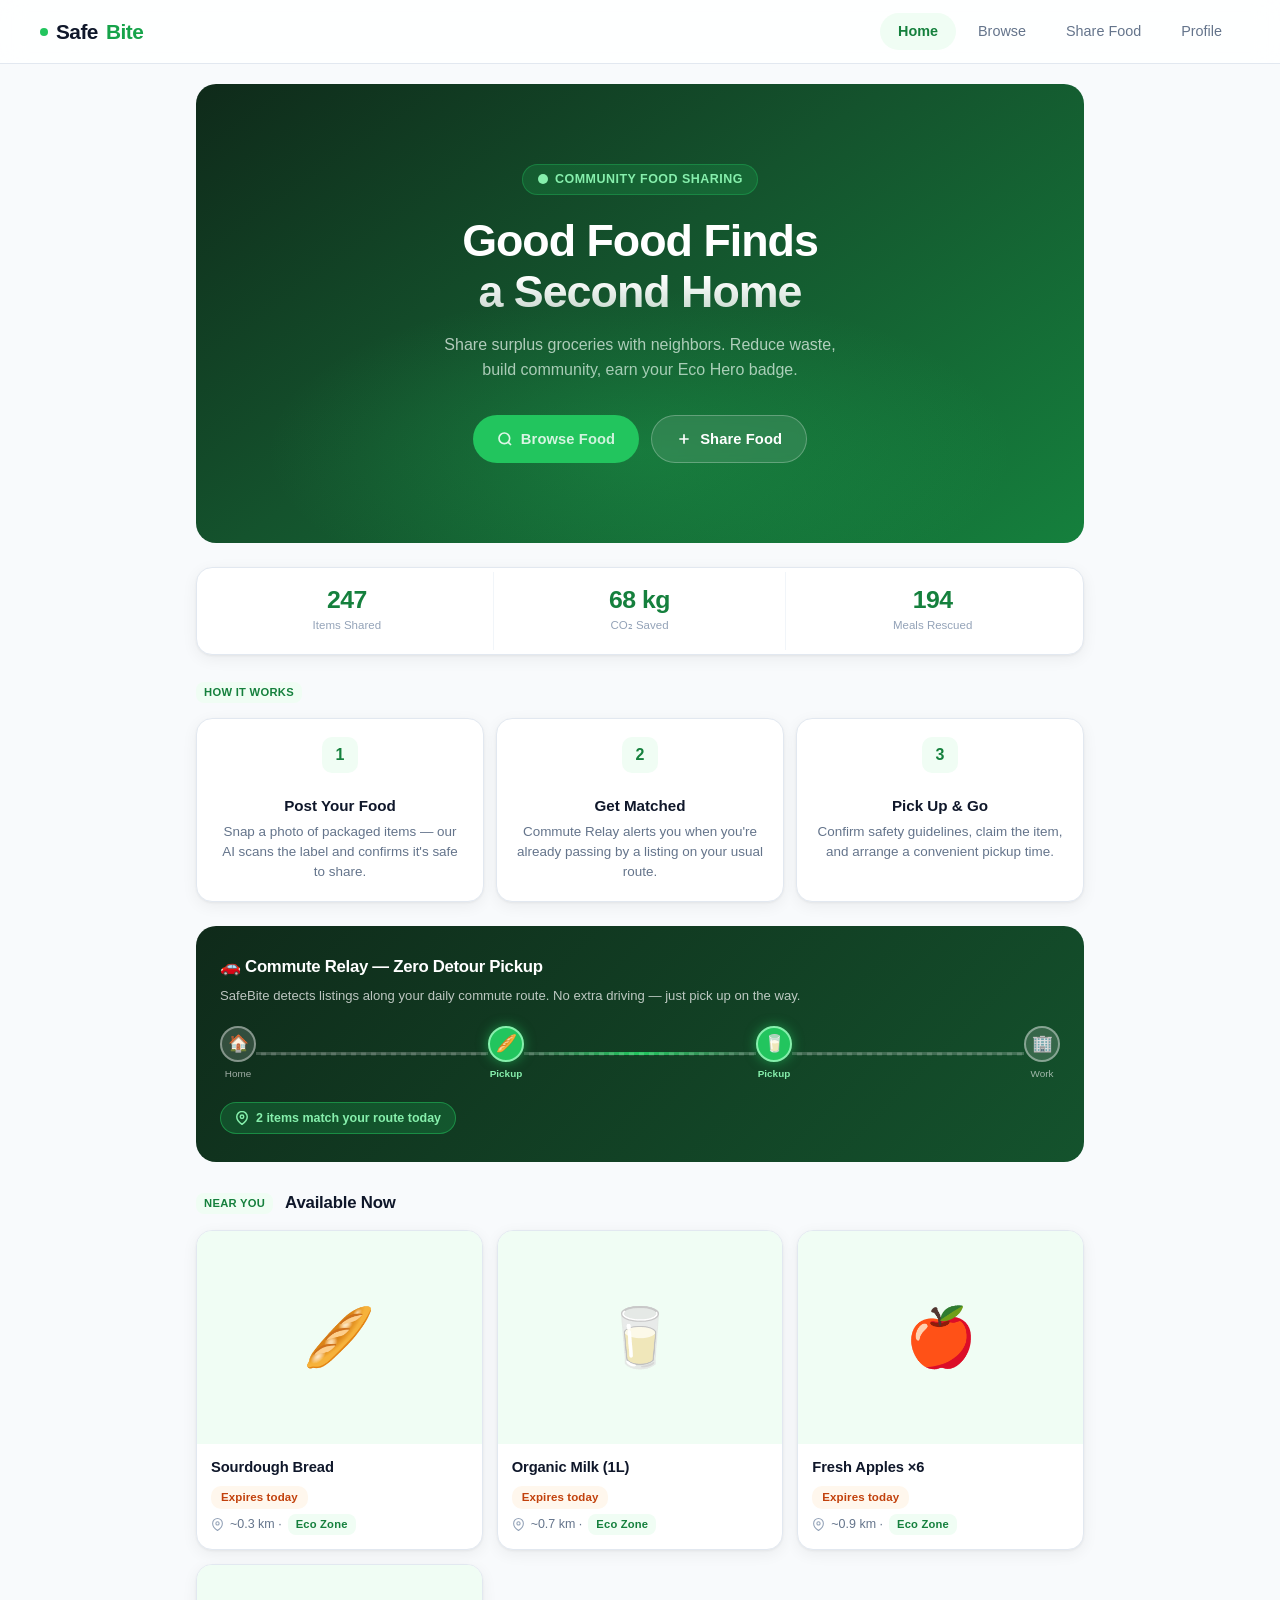
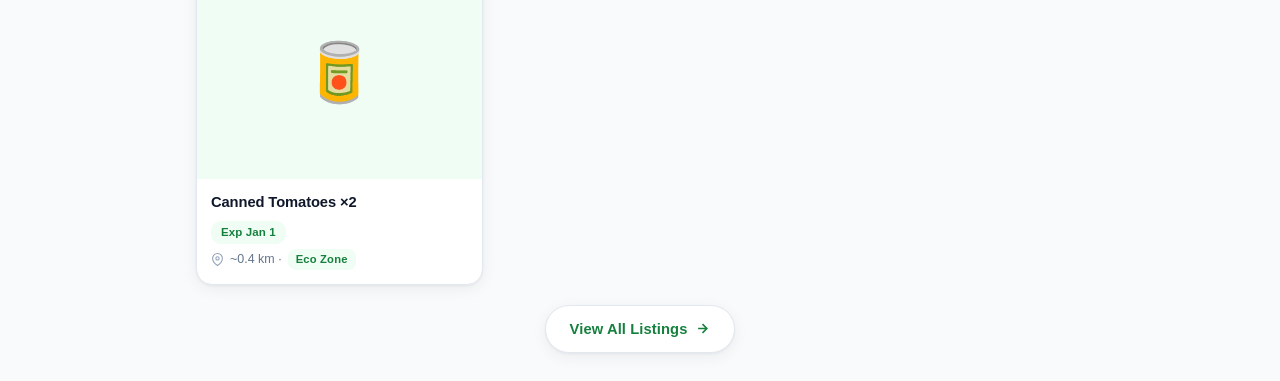
==== index.html @ a6a195f5 "build frontend" ====
<!DOCTYPE html>
<html lang="en">
<head>
  <meta charset="UTF-8" />
  <meta name="viewport" content="width=device-width, initial-scale=1.0" />
  <title>SafeBite — Food Sharing Community</title>
  <link rel="stylesheet" href="css/style.css" />
</head>
<body>

  <!-- Top Nav (desktop) -->
  <nav class="top-nav">
    <div class="logo"><span class="logo-dot"></span>Safe<em>Bite</em></div>
    <div class="top-nav-links">
      <a href="index.html" data-page="index.html" class="active">Home</a>
      <a href="browse.html" data-page="browse.html">Browse</a>
      <a href="share.html" data-page="share.html">Share Food</a>
      <a href="profile.html" data-page="profile.html">Profile</a>
    </div>
  </nav>

  <main class="page">

    <!-- Hero -->
    <section class="hero">
      <div class="hero-eyebrow">
        <svg xmlns="http://www.w3.org/2000/svg" width="12" height="12" viewBox="0 0 24 24" fill="currentColor"><circle cx="12" cy="12" r="10"/></svg>
        Community Food Sharing
      </div>
      <h1>Good Food Finds<br>a Second Home</h1>
      <p>Share surplus groceries with neighbors. Reduce waste, build community, earn your Eco Hero badge.</p>
      <div class="hero-btns">
        <a href="browse.html" class="btn btn-primary">
          <svg xmlns="http://www.w3.org/2000/svg" width="16" height="16" fill="none" viewBox="0 0 24 24" stroke="currentColor" stroke-width="2.5"><circle cx="11" cy="11" r="8"/><path d="m21 21-4.3-4.3"/></svg>
          Browse Food
        </a>
        <a href="share.html" class="btn btn-ghost">
          <svg xmlns="http://www.w3.org/2000/svg" width="16" height="16" fill="none" viewBox="0 0 24 24" stroke="currentColor" stroke-width="2.5"><path d="M12 5v14M5 12h14"/></svg>
          Share Food
        </a>
      </div>
    </section>

    <!-- Stats -->
    <div class="stats-bar">
      <div class="stat-item">
        <div class="stat-num" id="stat-shared">247</div>
        <div class="stat-label">Items Shared</div>
      </div>
      <div class="stat-item">
        <div class="stat-num" id="stat-co2">68 kg</div>
        <div class="stat-label">CO₂ Saved</div>
      </div>
      <div class="stat-item">
        <div class="stat-num" id="stat-meals">194</div>
        <div class="stat-label">Meals Rescued</div>
      </div>
    </div>

    <!-- How It Works -->
    <h2 class="section-heading"><span class="tag">How It Works</span></h2>
    <div class="steps">
      <div class="step">
        <div class="step-num">1</div>
        <div>
          <h3>Post Your Food</h3>
          <p>Snap a photo of packaged items — our AI scans the label and confirms it's safe to share.</p>
        </div>
      </div>
      <div class="step">
        <div class="step-num">2</div>
        <div>
          <h3>Get Matched</h3>
          <p>Commute Relay alerts you when you're already passing by a listing on your usual route.</p>
        </div>
      </div>
      <div class="step">
        <div class="step-num">3</div>
        <div>
          <h3>Pick Up &amp; Go</h3>
          <p>Confirm safety guidelines, claim the item, and arrange a convenient pickup time.</p>
        </div>
      </div>
    </div>

    <!-- Commute Relay Spotlight -->
    <div class="commute-relay-section">
      <h3>🚗 Commute Relay — Zero Detour Pickup</h3>
      <p>SafeBite detects listings along your daily commute route. No extra driving — just pick up on the way.</p>

      <!-- Route visualization -->
      <div class="commute-route-vis">
        <div class="cr-stop">
          <div class="cr-dot home-dot">🏠</div>
          <div class="cr-stop-label">Home</div>
        </div>
        <div class="cr-line"></div>
        <div class="cr-stop">
          <div class="cr-dot food-dot">🥖</div>
          <div class="cr-stop-label highlight">Pickup</div>
        </div>
        <div class="cr-line active"></div>
        <div class="cr-stop">
          <div class="cr-dot food-dot">🥛</div>
          <div class="cr-stop-label highlight">Pickup</div>
        </div>
        <div class="cr-line"></div>
        <div class="cr-stop">
          <div class="cr-dot work-dot">🏢</div>
          <div class="cr-stop-label">Work</div>
        </div>
      </div>

      <div class="commute-relay-badge">
        <svg width="14" height="14" viewBox="0 0 24 24" fill="none" stroke="currentColor" stroke-width="2.5"><path d="M21 10c0 7-9 13-9 13s-9-6-9-13a9 9 0 0 1 18 0z"/><circle cx="12" cy="10" r="3"/></svg>
        2 items match your route today
      </div>
    </div>

    <!-- Recent Listings Preview -->
    <h2 class="section-heading"><span class="tag">Near You</span> Available Now</h2>
    <div class="food-grid" id="home-listings"></div>

    <div style="text-align:center; margin-top:20px; margin-bottom: 8px;">
      <a href="browse.html" class="btn btn-surface">
        View All Listings
        <svg xmlns="http://www.w3.org/2000/svg" width="15" height="15" fill="none" viewBox="0 0 24 24" stroke="currentColor" stroke-width="2.5"><path d="M5 12h14M12 5l7 7-7 7"/></svg>
      </a>
    </div>

  </main>

  <!-- Bottom Nav (mobile) -->
  <nav class="bottom-nav">
    <a href="index.html" data-page="index.html" class="active">
      <svg xmlns="http://www.w3.org/2000/svg" width="22" height="22" fill="none" viewBox="0 0 24 24" stroke="currentColor" stroke-width="2"><path d="M3 9l9-7 9 7v11a2 2 0 0 1-2 2H5a2 2 0 0 1-2-2z"/><polyline points="9 22 9 12 15 12 15 22"/></svg>
      Home
    </a>
    <a href="browse.html" data-page="browse.html">
      <svg xmlns="http://www.w3.org/2000/svg" width="22" height="22" fill="none" viewBox="0 0 24 24" stroke="currentColor" stroke-width="2"><circle cx="11" cy="11" r="8"/><path d="m21 21-4.3-4.3"/></svg>
      Browse
    </a>
    <a href="share.html" data-page="share.html">
      <svg xmlns="http://www.w3.org/2000/svg" width="22" height="22" fill="none" viewBox="0 0 24 24" stroke="currentColor" stroke-width="2"><circle cx="12" cy="12" r="10"/><path d="M12 8v8M8 12h8"/></svg>
      Share
    </a>
    <a href="profile.html" data-page="profile.html">
      <svg xmlns="http://www.w3.org/2000/svg" width="22" height="22" fill="none" viewBox="0 0 24 24" stroke="currentColor" stroke-width="2"><path d="M20 21v-2a4 4 0 0 0-4-4H8a4 4 0 0 0-4 4v2"/><circle cx="12" cy="7" r="4"/></svg>
      Profile
    </a>
  </nav>

  <div id="toast" class="toast"></div>

  <script src="js/app.js"></script>
  <script>
    // Render 4 preview cards on home page
    const grid = document.getElementById('home-listings');
    LISTINGS.slice(0, 4).forEach(item => {
      const exp = expiryLabel(item.expiry);
      grid.innerHTML += `
        <a href="browse.html" class="food-card card">
          <div class="food-card-img">${item.emoji}</div>
          <div class="food-card-body">
            <div class="food-card-title">${item.name}</div>
            <div class="food-card-meta">
              <div class="meta-row">
                <span class="pill ${exp.cls}">${exp.text}</span>
              </div>
              <div class="meta-row">
                <svg xmlns="http://www.w3.org/2000/svg" fill="none" viewBox="0 0 24 24" stroke="currentColor" stroke-width="2"><path d="M21 10c0 7-9 13-9 13s-9-6-9-13a9 9 0 0 1 18 0z"/><circle cx="12" cy="10" r="3"/></svg>
                ~${item.distance} km · <span class="eco-tag">Eco Zone</span>
              </div>
            </div>
          </div>
        </a>`;
    });

    // Animate stats on load
    function animateCount(el, target, suffix='') {
      let n = 0;
      const step = Math.ceil(target / 40);
      const timer = setInterval(() => {
        n = Math.min(n + step, target);
        el.textContent = n + suffix;
        if (n >= target) clearInterval(timer);
      }, 30);
    }
    animateCount(document.getElementById('stat-shared'), 247);
    animateCount(document.getElementById('stat-co2'), 68, ' kg');
    animateCount(document.getElementById('stat-meals'), 194);
  </script>
</body>
</html>
---- css/style.css ----
/* ===== CSS Variables ===== */
:root {
  --green: #22C55E;
  --green-dark: #15803D;
  --green-mid: #16A34A;
  --green-light: #F0FDF4;
  --green-glow: rgba(34, 197, 94, 0.18);
  --accent: #F59E0B;
  --danger: #EF4444;
  --text: #0F172A;
  --text-secondary: #64748B;
  --text-muted: #94A3B8;
  --border: #E2E8F0;
  --border-light: #F1F5F9;
  --bg: #F8FAFC;
  --surface: #FFFFFF;
  --surface-2: #F8FAFC;
  --card-shadow: 0 1px 3px rgba(0,0,0,0.06), 0 4px 16px rgba(0,0,0,0.06);
  --card-shadow-hover: 0 4px 8px rgba(0,0,0,0.08), 0 12px 32px rgba(0,0,0,0.10);
  --radius: 16px;
  --radius-sm: 10px;
  --radius-xs: 6px;
  --nav-height: 64px;
  --bottom-nav-height: 62px;
  --transition: 0.2s cubic-bezier(0.4, 0, 0.2, 1);
}

/* ===== Reset ===== */
*, *::before, *::after { box-sizing: border-box; margin: 0; padding: 0; }
html { font-size: 16px; scroll-behavior: smooth; -webkit-font-smoothing: antialiased; }
body {
  font-family: -apple-system, BlinkMacSystemFont, 'Inter', 'Segoe UI', Roboto, sans-serif;
  background: var(--bg);
  color: var(--text);
  min-height: 100vh;
  padding-bottom: calc(var(--bottom-nav-height) + 16px);
  line-height: 1.5;
}
img { max-width: 100%; display: block; }
a { text-decoration: none; color: inherit; }
button { cursor: pointer; border: none; background: none; font-family: inherit; }

/* ===== Top Nav (desktop) ===== */
.top-nav {
  display: none;
  position: sticky; top: 0; z-index: 100;
  background: rgba(255,255,255,0.85);
  backdrop-filter: blur(12px);
  -webkit-backdrop-filter: blur(12px);
  border-bottom: 1px solid var(--border);
  height: var(--nav-height);
  padding: 0 40px;
  align-items: center;
  justify-content: space-between;
}
.top-nav .logo {
  font-size: 1.3rem; font-weight: 800;
  color: var(--text); letter-spacing: -0.5px;
  display: flex; align-items: center; gap: 8px;
}
.top-nav .logo-dot {
  width: 8px; height: 8px; border-radius: 50%;
  background: var(--green); display: inline-block;
}
.top-nav .logo em { color: var(--green-mid); font-style: normal; }
.top-nav-links { display: flex; gap: 4px; }
.top-nav-links a {
  padding: 8px 18px; border-radius: 20px;
  font-size: 0.9rem; font-weight: 500; color: var(--text-secondary);
  transition: background var(--transition), color var(--transition);
}
.top-nav-links a:hover { background: var(--green-light); color: var(--green-dark); }
.top-nav-links a.active { background: var(--green-light); color: var(--green-dark); font-weight: 600; }

/* ===== Bottom Nav (mobile) ===== */
.bottom-nav {
  position: fixed; bottom: 0; left: 0; right: 0; z-index: 100;
  background: rgba(255,255,255,0.92);
  backdrop-filter: blur(12px);
  -webkit-backdrop-filter: blur(12px);
  border-top: 1px solid var(--border);
  height: var(--bottom-nav-height);
  display: flex; align-items: stretch;
}
.bottom-nav a {
  flex: 1; display: flex; flex-direction: column;
  align-items: center; justify-content: center;
  gap: 3px; font-size: 0.68rem; font-weight: 500;
  color: var(--text-muted);
  transition: color var(--transition);
  position: relative;
}
.bottom-nav a.active { color: var(--green-dark); }
.bottom-nav a.active::before {
  content: ''; position: absolute; top: 0; left: 50%; transform: translateX(-50%);
  width: 28px; height: 2px; background: var(--green); border-radius: 0 0 4px 4px;
}
.bottom-nav a svg { width: 22px; height: 22px; }

/* ===== Page Container ===== */
.page { max-width: 920px; margin: 0 auto; padding: 20px 16px; animation: pageIn 0.32s ease both; }
@keyframes pageIn { from { opacity: 0; transform: translateY(10px); } to { opacity: 1; transform: translateY(0); } }

/* ===== Hero ===== */
.hero {
  background: linear-gradient(145deg, #0F2A1A 0%, #14532D 45%, #15803D 100%);
  color: #FFFFFF; border-radius: 20px;
  padding: 52px 28px; text-align: center; margin-bottom: 24px;
  position: relative; overflow: hidden;
}
.hero::before {
  content: '';
  position: absolute; inset: 0;
  background: radial-gradient(ellipse 60% 50% at 50% 80%, rgba(34,197,94,0.25) 0%, transparent 70%);
  pointer-events: none;
}
.hero-eyebrow {
  display: inline-flex; align-items: center; gap: 6px;
  background: rgba(34,197,94,0.18); border: 1px solid rgba(34,197,94,0.35);
  color: #86EFAC; padding: 5px 14px; border-radius: 20px;
  font-size: 0.78rem; font-weight: 600; letter-spacing: 0.5px;
  text-transform: uppercase; margin-bottom: 20px;
}
.hero h1 {
  font-size: 2.1rem; font-weight: 800; margin-bottom: 14px;
  line-height: 1.15; letter-spacing: -1px;
  background: linear-gradient(180deg, #FFFFFF 60%, rgba(255,255,255,0.75));
  -webkit-background-clip: text; -webkit-text-fill-color: transparent; background-clip: text;
}
.hero p {
  font-size: 1rem; color: rgba(255,255,255,0.7); margin-bottom: 32px;
  max-width: 420px; margin-left: auto; margin-right: auto; line-height: 1.6;
}
.hero-btns { display: flex; gap: 12px; justify-content: center; flex-wrap: wrap; }

/* ===== Buttons ===== */
.btn {
  display: inline-flex; align-items: center; justify-content: center; gap: 8px;
  padding: 12px 24px; border-radius: 24px; font-size: 0.92rem; font-weight: 600;
  transition: transform var(--transition), box-shadow var(--transition), background var(--transition);
  letter-spacing: 0.1px;
}
.btn:active { transform: scale(0.97) !important; }
.btn-primary {
  background: var(--green); color: #FFFFFF;
  box-shadow: 0 0 0 0 var(--green-glow);
}
.btn-primary:hover {
  background: var(--green-dark);
  transform: translateY(-1px);
  box-shadow: 0 4px 20px rgba(34,197,94,0.4);
}
.btn-ghost {
  background: rgba(255,255,255,0.1); color: #FFFFFF;
  border: 1.5px solid rgba(255,255,255,0.25);
  backdrop-filter: blur(4px);
}
.btn-ghost:hover { background: rgba(255,255,255,0.18); }
.btn-surface {
  background: var(--surface); color: var(--green-dark);
  box-shadow: var(--card-shadow); border: 1px solid var(--border);
}
.btn-surface:hover { transform: translateY(-1px); box-shadow: var(--card-shadow-hover); }
.btn-green { background: var(--green); color: #fff; }
.btn-green:hover { background: var(--green-dark); transform: translateY(-1px); }
.btn-sm { padding: 8px 16px; font-size: 0.82rem; border-radius: 18px; }
.btn-block { width: 100%; }
.btn:disabled {
  opacity: 0.45; cursor: not-allowed; transform: none !important;
  box-shadow: none !important;
}

/* ===== Stats Bar ===== */
.stats-bar {
  display: grid; grid-template-columns: repeat(3, 1fr);
  background: var(--surface); border-radius: var(--radius);
  padding: 4px; margin-bottom: 24px;
  box-shadow: var(--card-shadow); border: 1px solid var(--border);
}
.stat-item {
  text-align: center; padding: 16px 8px;
  border-right: 1px solid var(--border-light);
}
.stat-item:last-child { border-right: none; }
.stat-item .stat-num {
  font-size: 1.55rem; font-weight: 800; color: var(--green-dark);
  letter-spacing: -0.5px; line-height: 1;
}
.stat-item .stat-label { font-size: 0.72rem; color: var(--text-muted); margin-top: 4px; font-weight: 500; }

/* ===== Section Heading ===== */
.section-heading {
  font-size: 1.05rem; font-weight: 700; margin-bottom: 14px;
  color: var(--text); letter-spacing: -0.2px;
}
.section-heading .tag {
  display: inline-block; font-size: 0.7rem; font-weight: 700;
  background: var(--green-light); color: var(--green-dark);
  padding: 2px 8px; border-radius: 8px; margin-right: 8px; vertical-align: middle;
  letter-spacing: 0.3px; text-transform: uppercase;
}

/* ===== How It Works Steps ===== */
.steps { display: flex; gap: 12px; flex-direction: column; margin-bottom: 24px; }
.step {
  background: var(--surface); border-radius: var(--radius);
  padding: 18px 20px; display: flex; align-items: flex-start; gap: 16px;
  box-shadow: var(--card-shadow); border: 1px solid var(--border);
}
.step-num {
  width: 36px; height: 36px; border-radius: 10px;
  background: var(--green-light); color: var(--green-dark);
  font-weight: 800; font-size: 1rem;
  display: flex; align-items: center; justify-content: center; flex-shrink: 0;
}
.step h3 { font-size: 0.95rem; font-weight: 700; margin-bottom: 4px; }
.step p { font-size: 0.84rem; color: var(--text-secondary); line-height: 1.5; }

/* ===== Food Cards Grid ===== */
.food-grid { display: grid; grid-template-columns: 1fr 1fr; gap: 14px; }
.food-card {
  background: var(--surface); border-radius: var(--radius);
  box-shadow: var(--card-shadow); border: 1px solid var(--border);
  overflow: hidden; cursor: pointer;
  transition: transform var(--transition), box-shadow var(--transition);
}
.food-card:hover { transform: translateY(-3px); box-shadow: var(--card-shadow-hover); }
.food-card-img {
  width: 100%; aspect-ratio: 4/3; background: var(--green-light);
  display: flex; align-items: center; justify-content: center; font-size: 3.6rem;
  overflow: hidden;
}
.food-card-img img { width: 100%; height: 100%; object-fit: cover; }
.food-card-body { padding: 12px 14px 14px; }
.food-card-title { font-weight: 700; font-size: 0.92rem; margin-bottom: 8px; letter-spacing: -0.1px; }
.food-card-meta { display: flex; flex-direction: column; gap: 5px; }
.meta-row { display: flex; align-items: center; gap: 6px; font-size: 0.78rem; color: var(--text-secondary); }
.meta-row svg { width: 13px; height: 13px; flex-shrink: 0; color: var(--text-muted); }

/* ===== Pills / Badges ===== */
.pill {
  display: inline-flex; align-items: center; gap: 4px;
  padding: 3px 10px; border-radius: 10px; font-size: 0.72rem; font-weight: 600;
  letter-spacing: 0.1px;
}
.pill-green { background: var(--green-light); color: var(--green-dark); }
.pill-orange { background: #FFF7ED; color: #C2410C; }
.pill-amber { background: #FFFBEB; color: #B45309; }
.pill-gray { background: var(--border-light); color: var(--text-secondary); }
.eco-tag {
  font-size: 0.7rem; font-weight: 700; color: var(--green-dark);
  background: var(--green-light); padding: 2px 8px; border-radius: 8px;
  letter-spacing: 0.2px;
}

/* ===== Search & Filters ===== */
.search-bar {
  display: flex; align-items: center; gap: 10px;
  background: var(--surface); border-radius: 28px; padding: 11px 18px;
  box-shadow: var(--card-shadow); margin-bottom: 12px;
  border: 1px solid var(--border);
  transition: box-shadow var(--transition);
}
.search-bar:focus-within { box-shadow: 0 0 0 3px var(--green-glow); border-color: var(--green); }
.search-bar input { flex: 1; border: none; outline: none; font-size: 0.93rem; background: none; color: var(--text); }
.search-bar input::placeholder { color: var(--text-muted); }
.search-bar svg { width: 17px; height: 17px; color: var(--text-muted); flex-shrink: 0; }

.filter-chips { display: flex; gap: 8px; overflow-x: auto; padding-bottom: 4px; margin-bottom: 18px; }
.filter-chips::-webkit-scrollbar { display: none; }
.chip {
  white-space: nowrap; padding: 6px 14px; border-radius: 20px; font-size: 0.8rem;
  font-weight: 500; border: 1.5px solid var(--border); background: var(--surface);
  color: var(--text-secondary); cursor: pointer;
  transition: all var(--transition);
}
.chip:hover { border-color: var(--green); color: var(--green-dark); }
.chip.active { background: var(--green-light); border-color: var(--green); color: var(--green-dark); font-weight: 600; }

/* ===== Commute Banner ===== */
.commute-banner {
  background: linear-gradient(135deg, #F0FDF4, #DCFCE7);
  border: 1.5px solid rgba(34,197,94,0.4);
  border-radius: var(--radius-sm); padding: 14px 16px;
  display: flex; align-items: center; gap: 14px; margin-bottom: 18px;
  box-shadow: 0 1px 8px rgba(34,197,94,0.08);
}
.commute-banner .cb-icon { font-size: 1.6rem; flex-shrink: 0; }
.commute-banner .cb-text { flex: 1; }
.commute-banner .cb-text strong { display: block; font-size: 0.86rem; color: var(--green-dark); font-weight: 700; }
.commute-banner .cb-text span { font-size: 0.77rem; color: var(--text-secondary); }

/* ===== Commute Relay Feature Spotlight (index) ===== */
.commute-relay-section {
  background: linear-gradient(135deg, #0F2A1A 0%, #14532D 100%);
  border-radius: 20px; padding: 28px 24px; margin-bottom: 28px; color: #fff;
}
.commute-relay-section h3 { font-size: 1.05rem; font-weight: 800; margin-bottom: 6px; letter-spacing: -0.3px; }
.commute-relay-section p { font-size: 0.82rem; color: rgba(255,255,255,0.72); margin-bottom: 20px; line-height: 1.6; }
.commute-route-vis {
  display: flex; align-items: center; gap: 0; margin-bottom: 20px; position: relative;
}
.cr-stop {
  display: flex; flex-direction: column; align-items: center; gap: 5px; flex-shrink: 0; z-index: 1;
}
.cr-dot {
  width: 36px; height: 36px; border-radius: 50%;
  display: flex; align-items: center; justify-content: center;
  font-size: 1.05rem; font-weight: 700;
}
.cr-dot.home-dot  { background: rgba(255,255,255,0.15); border: 2px solid rgba(255,255,255,0.4); }
.cr-dot.work-dot  { background: rgba(255,255,255,0.15); border: 2px solid rgba(255,255,255,0.4); }
.cr-dot.food-dot  { background: #22C55E; border: 2px solid #86EFAC; box-shadow: 0 0 12px rgba(34,197,94,0.6); }
.cr-stop-label { font-size: 0.62rem; color: rgba(255,255,255,0.6); font-weight: 500; white-space: nowrap; }
.cr-stop-label.highlight { color: #86EFAC; font-weight: 700; }
.cr-line {
  flex: 1; height: 3px; background: rgba(255,255,255,0.2);
  position: relative; overflow: visible;
}
.cr-line.active { background: linear-gradient(90deg, rgba(255,255,255,0.2), #22C55E, rgba(255,255,255,0.2)); }
.cr-line::after {
  content: ''; position: absolute; top: 50%; left: 0; right: 0; height: 3px;
  background: repeating-linear-gradient(90deg, transparent 0, transparent 5px, rgba(255,255,255,0.15) 5px, rgba(255,255,255,0.15) 10px);
  transform: translateY(-50%);
}
.commute-relay-badge {
  display: inline-flex; align-items: center; gap: 7px;
  background: rgba(34,197,94,0.2); border: 1.5px solid rgba(34,197,94,0.5);
  border-radius: 100px; padding: 6px 14px; font-size: 0.78rem; color: #86EFAC; font-weight: 600;
}

/* ===== Modal ===== */
.modal-overlay {
  position: fixed; inset: 0;
  background: rgba(15,23,42,0.6);
  backdrop-filter: blur(4px); -webkit-backdrop-filter: blur(4px);
  z-index: 200; display: flex; align-items: flex-end; justify-content: center;
  opacity: 0; pointer-events: none; transition: opacity 0.25s;
}
.modal-overlay.open { opacity: 1; pointer-events: all; }
.modal {
  background: var(--surface); border-radius: 24px 24px 0 0;
  padding: 8px 24px 32px; width: 100%; max-width: 540px;
  transform: translateY(40px); transition: transform 0.25s cubic-bezier(0.34,1.1,0.64,1);
}
.modal-handle {
  width: 36px; height: 4px; border-radius: 2px; background: var(--border);
  margin: 0 auto 20px;
}
.modal-overlay.open .modal { transform: translateY(0); }
.modal h2 { font-size: 1.15rem; font-weight: 700; margin-bottom: 14px; letter-spacing: -0.3px; }
.modal-food-emoji {
  width: 100%; aspect-ratio: 16/7; border-radius: var(--radius-sm);
  background: var(--green-light); font-size: 4.5rem;
  display: flex; align-items: center; justify-content: center; margin-bottom: 16px;
}
.modal-food-detail { display: flex; gap: 8px; flex-wrap: wrap; margin-bottom: 16px; }
.safety-box {
  background: #FFFBEB; border-left: 3px solid var(--accent);
  border-radius: var(--radius-sm); padding: 12px 14px;
  margin-bottom: 16px; font-size: 0.84rem; line-height: 1.5;
}
.safety-box strong { display: block; margin-bottom: 6px; color: #92400E; font-size: 0.82rem; text-transform: uppercase; letter-spacing: 0.4px; }
.check-row {
  display: flex; align-items: flex-start; gap: 10px; margin-bottom: 18px;
  font-size: 0.87rem; cursor: pointer; line-height: 1.4;
}
.check-row input[type=checkbox] { width: 18px; height: 18px; accent-color: var(--green); cursor: pointer; flex-shrink: 0; margin-top: 1px; }
.modal-close-area { position: relative; }

/* ===== Share Form ===== */
.upload-area {
  border: 2px dashed rgba(34,197,94,0.45); border-radius: var(--radius);
  padding: 36px 16px; text-align: center; cursor: pointer;
  background: var(--green-light); margin-bottom: 20px;
  transition: all var(--transition);
}
.upload-area:hover { border-color: var(--green); background: #DCFCE7; }
.upload-area .upload-icon { font-size: 2.4rem; margin-bottom: 10px; }
.upload-area p { font-size: 0.88rem; color: var(--text-secondary); line-height: 1.5; }
.upload-area strong { color: var(--green-dark); }
#photo-preview {
  width: 100%; border-radius: var(--radius-sm); margin-bottom: 12px;
  display: none; max-height: 220px; object-fit: cover;
}

.ai-scan-box {
  border-radius: var(--radius-sm); padding: 12px 16px; margin-bottom: 20px;
  font-size: 0.86rem; display: none; align-items: center; gap: 10px; line-height: 1.4;
}
.ai-scan-box.scanning { background: #EFF6FF; border: 1px solid #BFDBFE; display: flex; }
.ai-scan-box.safe { background: var(--green-light); border: 1px solid rgba(34,197,94,0.4); display: flex; }
.ai-scan-box.warn { background: #FFF7ED; border: 1px solid #FED7AA; display: flex; }

.spinner {
  width: 18px; height: 18px; border: 2.5px solid #BFDBFE;
  border-top-color: #3B82F6; border-radius: 50%;
  animation: spin 0.8s linear infinite; flex-shrink: 0;
}
@keyframes spin { to { transform: rotate(360deg); } }

.form-section { margin-bottom: 24px; }
.form-section-title {
  font-size: 0.78rem; font-weight: 700; color: var(--text-muted);
  text-transform: uppercase; letter-spacing: 0.6px; margin-bottom: 14px;
  padding-bottom: 8px; border-bottom: 1px solid var(--border-light);
}
.form-group { margin-bottom: 14px; }
.form-group label { display: block; font-size: 0.83rem; font-weight: 600; margin-bottom: 6px; color: var(--text-secondary); }
.form-group input,
.form-group select,
.form-group textarea {
  width: 100%; padding: 11px 14px; border: 1.5px solid var(--border);
  border-radius: var(--radius-sm); font-size: 0.92rem; font-family: inherit;
  background: var(--surface); color: var(--text); outline: none;
  transition: border-color var(--transition), box-shadow var(--transition);
}
.form-group input:focus,
.form-group select:focus,
.form-group textarea:focus {
  border-color: var(--green); box-shadow: 0 0 0 3px var(--green-glow);
}
.form-row { display: grid; grid-template-columns: 1fr 1fr; gap: 12px; }
.privacy-note {
  font-size: 0.76rem; color: var(--text-muted); margin-top: 7px;
  display: flex; align-items: center; gap: 5px;
}

/* ===== Success Screen ===== */
.success-screen { display: none; text-align: center; padding: 48px 16px; }
.success-screen.show { display: block; }
.share-form-wrap.hidden { display: none; }
.badge-anim {
  font-size: 5.5rem; margin-bottom: 20px;
  animation: pop 0.5s cubic-bezier(0.34,1.56,0.64,1) both;
  filter: drop-shadow(0 0 24px rgba(34,197,94,0.4));
}
@keyframes pop { from { transform: scale(0); opacity: 0; } to { transform: scale(1); opacity: 1; } }
.success-screen h2 { font-size: 1.5rem; font-weight: 800; color: var(--green-dark); margin-bottom: 10px; letter-spacing: -0.5px; }
.success-screen p { font-size: 0.93rem; color: var(--text-secondary); margin-bottom: 28px; line-height: 1.6; }

/* ===== Profile ===== */
.profile-header {
  background: linear-gradient(145deg, #0F2A1A, #15803D);
  color: #FFFFFF; border-radius: 20px; padding: 28px 24px;
  display: flex; align-items: center; gap: 20px; margin-bottom: 20px;
  position: relative; overflow: hidden;
}
.profile-header::after {
  content: ''; position: absolute; right: -20px; top: -20px;
  width: 120px; height: 120px; border-radius: 50%;
  background: rgba(34,197,94,0.15); pointer-events: none;
}
.avatar {
  width: 64px; height: 64px; border-radius: 50%; background: rgba(255,255,255,0.18);
  font-size: 1.8rem; display: flex; align-items: center; justify-content: center;
  flex-shrink: 0; border: 2px solid rgba(255,255,255,0.4);
}
.profile-header h2 { font-size: 1.15rem; font-weight: 800; letter-spacing: -0.3px; }
.profile-header .profile-sub { font-size: 0.82rem; opacity: 0.72; margin-top: 4px; }

.profile-stats {
  display: grid; grid-template-columns: repeat(3, 1fr); gap: 10px; margin-bottom: 20px;
}
.pstat {
  background: var(--surface); border-radius: var(--radius-sm); padding: 16px 10px;
  text-align: center; box-shadow: var(--card-shadow); border: 1px solid var(--border);
}
.pstat .num { font-size: 1.55rem; font-weight: 800; color: var(--green-dark); letter-spacing: -0.5px; }
.pstat .lbl { font-size: 0.7rem; color: var(--text-muted); margin-top: 4px; font-weight: 500; }

/* CO₂ ring stat */
.pstat.co2-pstat { display: flex; flex-direction: column; align-items: center; padding: 12px 10px; }
.co2-ring { display: block; }
.co2-track { fill: none; stroke: var(--border-light); stroke-width: 8; }
.co2-fill  { fill: none; stroke: var(--green); stroke-width: 8; stroke-linecap: round;
             transform: rotate(-90deg); transform-origin: 50% 50%;
             transition: stroke-dashoffset 1.3s cubic-bezier(.4,0,.2,1); }
.co2-center-num  { font-size: 18px; font-weight: 800; fill: var(--green-dark); }
.co2-center-unit { font-size: 10px; fill: var(--text-muted); font-weight: 500; }
.co2-equiv { font-size: 0.68rem; color: var(--green-dark); font-weight: 600; margin-top: 6px; }

.badges-grid { display: grid; grid-template-columns: repeat(2, 1fr); gap: 10px; margin-bottom: 20px; }
.badge-card {
  background: var(--surface); border-radius: var(--radius-sm); padding: 16px 10px;
  text-align: center; box-shadow: var(--card-shadow); border: 1px solid var(--border);
  transition: transform var(--transition);
}
.badge-card:not(.locked):hover { transform: translateY(-2px); }
.badge-card.locked { opacity: 0.35; filter: grayscale(1); }
.badge-card .badge-icon { font-size: 1.9rem; margin-bottom: 8px; }
.badge-card .badge-name { font-size: 0.75rem; font-weight: 700; margin-bottom: 3px; color: var(--text); }
.badge-card .badge-desc { font-size: 0.66rem; color: var(--text-muted); line-height: 1.4; }
.badge-card.unlocked { border-color: rgba(34,197,94,0.3); }

.activity-list { display: flex; flex-direction: column; gap: 8px; }
.activity-item {
  background: var(--surface); border-radius: var(--radius-sm); padding: 12px 16px;
  display: flex; align-items: center; gap: 12px;
  box-shadow: var(--card-shadow); border: 1px solid var(--border);
  transition: transform var(--transition);
}
.activity-item:hover { transform: translateX(2px); }
.activity-icon { font-size: 1.4rem; flex-shrink: 0; }
.activity-text { flex: 1; }
.activity-text strong { display: block; font-size: 0.86rem; font-weight: 600; }
.activity-text span { font-size: 0.74rem; color: var(--text-muted); }

/* ===== Divider ===== */
.divider { height: 1px; background: var(--border-light); margin: 20px 0; }

/* ===== Toast ===== */
.toast {
  position: fixed; bottom: calc(var(--bottom-nav-height) + 16px); left: 50%;
  transform: translateX(-50%) translateY(20px);
  background: var(--text); color: #fff;
  padding: 10px 20px; border-radius: 24px; font-size: 0.86rem; font-weight: 500;
  opacity: 0; pointer-events: none;
  transition: opacity 0.25s, transform 0.25s;
  z-index: 300; white-space: nowrap;
}
.toast.show { opacity: 1; transform: translateX(-50%) translateY(0); }

/* ===== Responsive: Desktop ===== */
@media (min-width: 768px) {
  body { padding-bottom: 0; }
  .top-nav { display: flex; }
  .bottom-nav { display: none; }
  .toast { bottom: 24px; }

  .hero { padding: 80px 56px; }
  .hero h1 { font-size: 2.8rem; }

  .steps { flex-direction: row; }
  .step { flex: 1; flex-direction: column; text-align: center; align-items: center; }
  .step-num { margin-bottom: 6px; }

  .food-grid { grid-template-columns: repeat(3, 1fr); }

  .modal-overlay { align-items: center; }
  .modal { border-radius: 24px; }
  .modal-handle { display: none; }

  .badges-grid { grid-template-columns: repeat(6, 1fr); }
  .profile-stats { gap: 14px; }
}
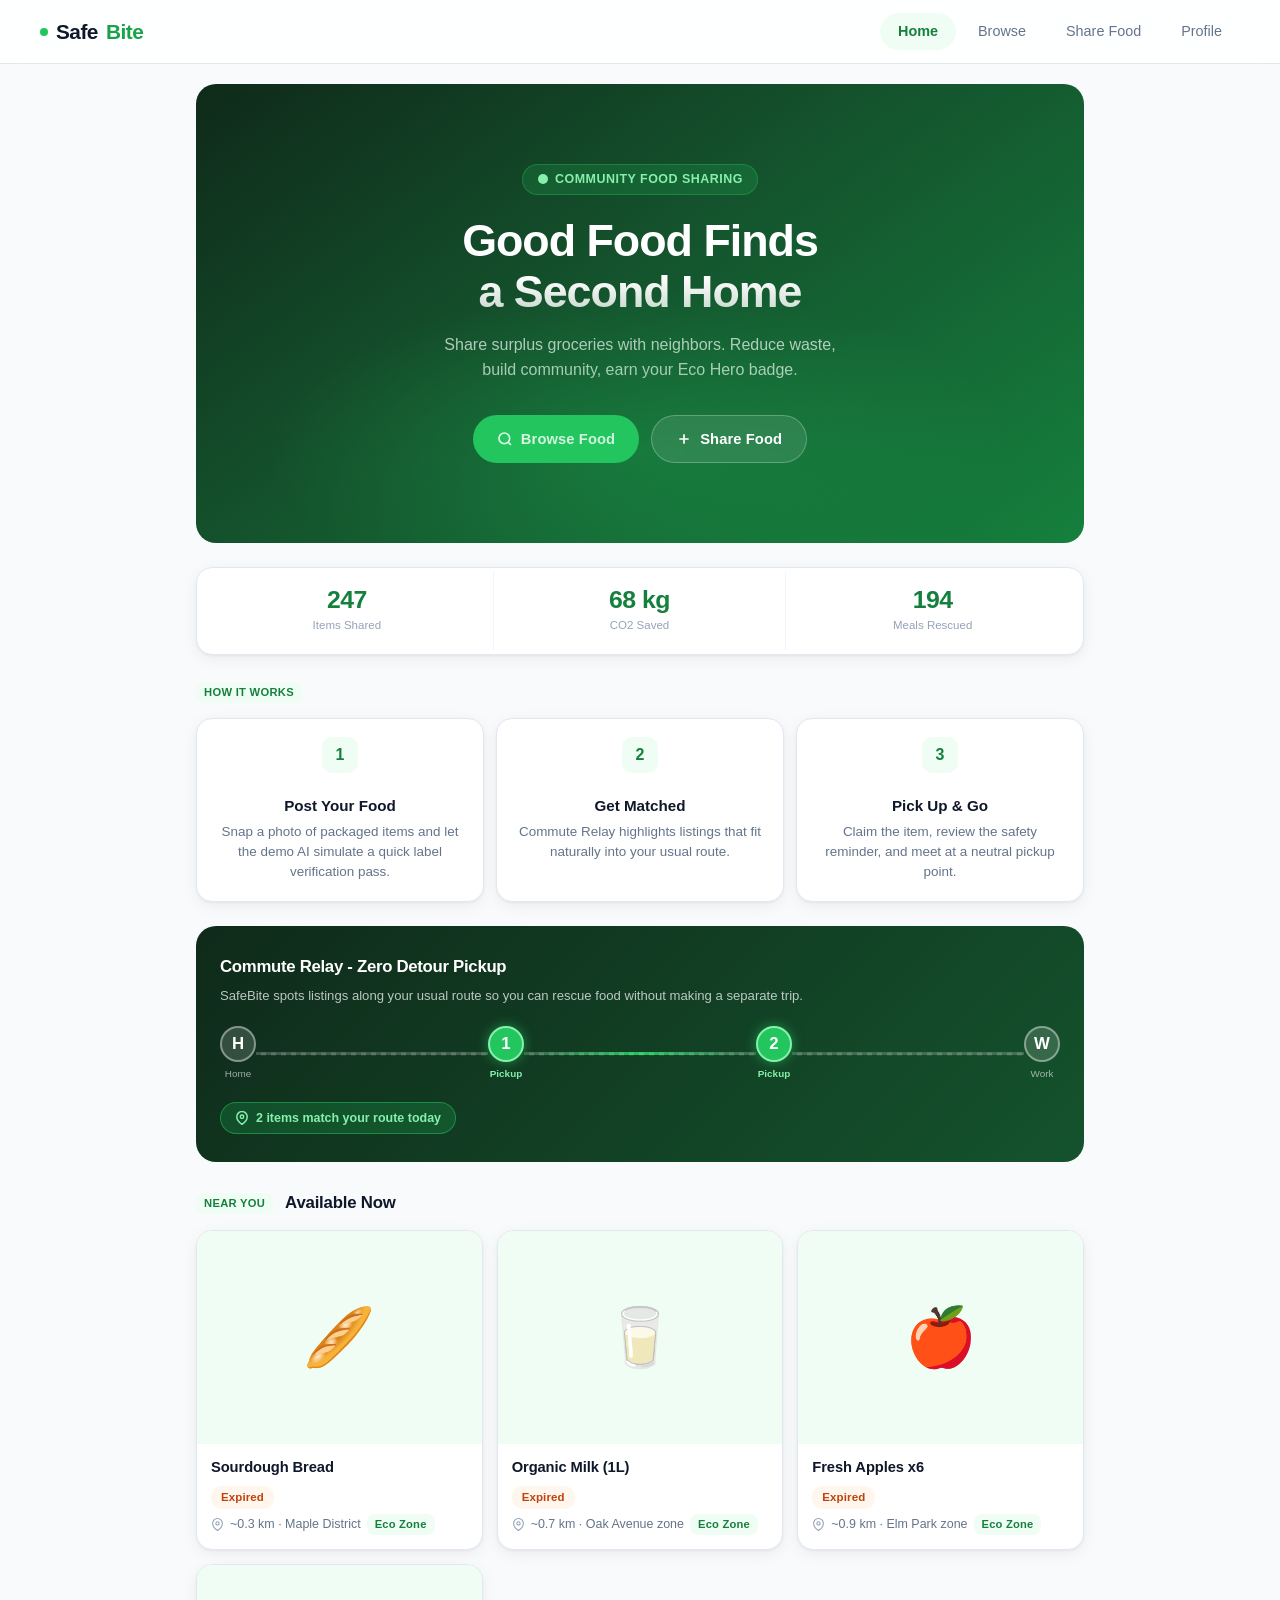
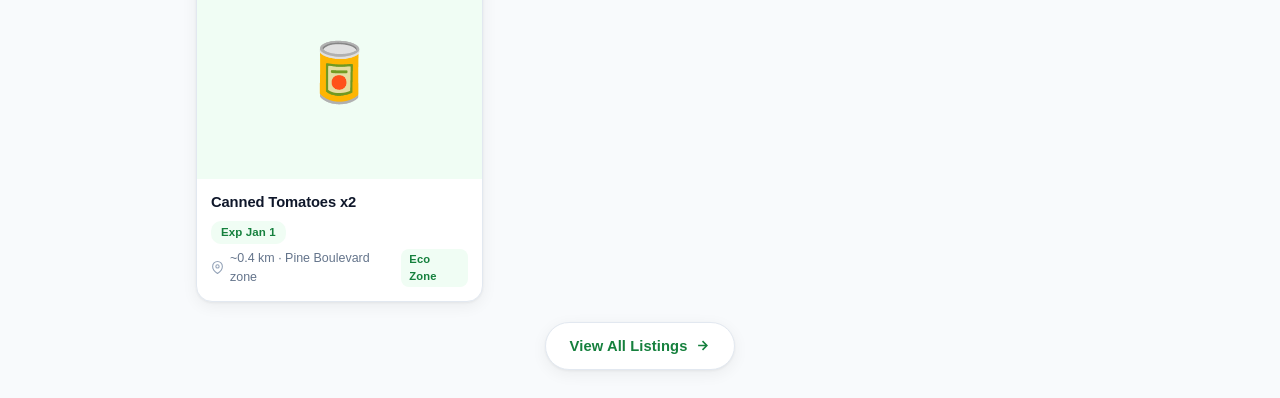
==== commit fef919f6: "Merge pull request #1 from Lyy06185/feature-eco-improvement Enhance AI scan feature and UI updates" ====
--- a/index.html
+++ b/index.html
@@ -3,12 +3,11 @@
 <head>
   <meta charset="UTF-8" />
   <meta name="viewport" content="width=device-width, initial-scale=1.0" />
-  <title>SafeBite — Food Sharing Community</title>
+  <title>SafeBite - Food Sharing Community</title>
   <link rel="stylesheet" href="css/style.css" />
 </head>
 <body>
 
-  <!-- Top Nav (desktop) -->
   <nav class="top-nav">
     <div class="logo"><span class="logo-dot"></span>Safe<em>Bite</em></div>
     <div class="top-nav-links">
@@ -21,7 +20,6 @@
 
   <main class="page">
 
-    <!-- Hero -->
     <section class="hero">
       <div class="hero-eyebrow">
         <svg xmlns="http://www.w3.org/2000/svg" width="12" height="12" viewBox="0 0 24 24" fill="currentColor"><circle cx="12" cy="12" r="10"/></svg>
@@ -41,7 +39,6 @@
       </div>
     </section>
 
-    <!-- Stats -->
     <div class="stats-bar">
       <div class="stat-item">
         <div class="stat-num" id="stat-shared">247</div>
@@ -49,7 +46,7 @@
       </div>
       <div class="stat-item">
         <div class="stat-num" id="stat-co2">68 kg</div>
-        <div class="stat-label">CO₂ Saved</div>
+        <div class="stat-label">CO2 Saved</div>
       </div>
       <div class="stat-item">
         <div class="stat-num" id="stat-meals">194</div>
@@ -57,56 +54,53 @@
       </div>
     </div>
 
-    <!-- How It Works -->
     <h2 class="section-heading"><span class="tag">How It Works</span></h2>
     <div class="steps">
       <div class="step">
         <div class="step-num">1</div>
         <div>
           <h3>Post Your Food</h3>
-          <p>Snap a photo of packaged items — our AI scans the label and confirms it's safe to share.</p>
+          <p>Snap a photo of packaged items and let the demo AI simulate a quick label verification pass.</p>
         </div>
       </div>
       <div class="step">
         <div class="step-num">2</div>
         <div>
           <h3>Get Matched</h3>
-          <p>Commute Relay alerts you when you're already passing by a listing on your usual route.</p>
+          <p>Commute Relay highlights listings that fit naturally into your usual route.</p>
         </div>
       </div>
       <div class="step">
         <div class="step-num">3</div>
         <div>
           <h3>Pick Up &amp; Go</h3>
-          <p>Confirm safety guidelines, claim the item, and arrange a convenient pickup time.</p>
-        </div>
-      </div>
-    </div>
-
-    <!-- Commute Relay Spotlight -->
+          <p>Claim the item, review the safety reminder, and meet at a neutral pickup point.</p>
+        </div>
+      </div>
+    </div>
+
     <div class="commute-relay-section">
-      <h3>🚗 Commute Relay — Zero Detour Pickup</h3>
-      <p>SafeBite detects listings along your daily commute route. No extra driving — just pick up on the way.</p>
-
-      <!-- Route visualization -->
+      <h3>Commute Relay - Zero Detour Pickup</h3>
+      <p>SafeBite spots listings along your usual route so you can rescue food without making a separate trip.</p>
+
       <div class="commute-route-vis">
         <div class="cr-stop">
-          <div class="cr-dot home-dot">🏠</div>
+          <div class="cr-dot home-dot">H</div>
           <div class="cr-stop-label">Home</div>
         </div>
         <div class="cr-line"></div>
         <div class="cr-stop">
-          <div class="cr-dot food-dot">🥖</div>
+          <div class="cr-dot food-dot">1</div>
           <div class="cr-stop-label highlight">Pickup</div>
         </div>
         <div class="cr-line active"></div>
         <div class="cr-stop">
-          <div class="cr-dot food-dot">🥛</div>
+          <div class="cr-dot food-dot">2</div>
           <div class="cr-stop-label highlight">Pickup</div>
         </div>
         <div class="cr-line"></div>
         <div class="cr-stop">
-          <div class="cr-dot work-dot">🏢</div>
+          <div class="cr-dot work-dot">W</div>
           <div class="cr-stop-label">Work</div>
         </div>
       </div>
@@ -117,7 +111,6 @@
       </div>
     </div>
 
-    <!-- Recent Listings Preview -->
     <h2 class="section-heading"><span class="tag">Near You</span> Available Now</h2>
     <div class="food-grid" id="home-listings"></div>
 
@@ -130,7 +123,6 @@
 
   </main>
 
-  <!-- Bottom Nav (mobile) -->
   <nav class="bottom-nav">
     <a href="index.html" data-page="index.html" class="active">
       <svg xmlns="http://www.w3.org/2000/svg" width="22" height="22" fill="none" viewBox="0 0 24 24" stroke="currentColor" stroke-width="2"><path d="M3 9l9-7 9 7v11a2 2 0 0 1-2 2H5a2 2 0 0 1-2-2z"/><polyline points="9 22 9 12 15 12 15 22"/></svg>
@@ -154,29 +146,54 @@
 
   <script src="js/app.js"></script>
   <script>
-    // Render 4 preview cards on home page
     const grid = document.getElementById('home-listings');
+
+    function createPreviewCard(item) {
+      const exp = expiryLabel(item.expiry);
+      const card = document.createElement('a');
+      card.href = 'browse.html';
+      card.className = 'food-card card';
+
+      const image = document.createElement('div');
+      image.className = 'food-card-img';
+      image.textContent = item.emoji;
+
+      const body = document.createElement('div');
+      body.className = 'food-card-body';
+
+      const title = document.createElement('div');
+      title.className = 'food-card-title';
+      title.textContent = item.name;
+
+      const meta = document.createElement('div');
+      meta.className = 'food-card-meta';
+
+      const row1 = document.createElement('div');
+      row1.className = 'meta-row';
+      const expiryPill = document.createElement('span');
+      expiryPill.className = `pill ${exp.cls}`;
+      expiryPill.textContent = exp.text;
+      row1.appendChild(expiryPill);
+
+      const row2 = document.createElement('div');
+      row2.className = 'meta-row';
+      row2.innerHTML = '<svg xmlns="http://www.w3.org/2000/svg" fill="none" viewBox="0 0 24 24" stroke="currentColor" stroke-width="2"><path d="M21 10c0 7-9 13-9 13s-9-6-9-13a9 9 0 0 1 18 0z"/><circle cx="12" cy="10" r="3"/></svg>';
+      row2.append(document.createTextNode(`~${item.distance} km · ${item.area} `));
+      const ecoTag = document.createElement('span');
+      ecoTag.className = 'eco-tag';
+      ecoTag.textContent = 'Eco Zone';
+      row2.appendChild(ecoTag);
+
+      meta.append(row1, row2);
+      body.append(title, meta);
+      card.append(image, body);
+      return card;
+    }
+
     LISTINGS.slice(0, 4).forEach(item => {
-      const exp = expiryLabel(item.expiry);
-      grid.innerHTML += `
-        <a href="browse.html" class="food-card card">
-          <div class="food-card-img">${item.emoji}</div>
-          <div class="food-card-body">
-            <div class="food-card-title">${item.name}</div>
-            <div class="food-card-meta">
-              <div class="meta-row">
-                <span class="pill ${exp.cls}">${exp.text}</span>
-              </div>
-              <div class="meta-row">
-                <svg xmlns="http://www.w3.org/2000/svg" fill="none" viewBox="0 0 24 24" stroke="currentColor" stroke-width="2"><path d="M21 10c0 7-9 13-9 13s-9-6-9-13a9 9 0 0 1 18 0z"/><circle cx="12" cy="10" r="3"/></svg>
-                ~${item.distance} km · <span class="eco-tag">Eco Zone</span>
-              </div>
-            </div>
-          </div>
-        </a>`;
+      grid.appendChild(createPreviewCard(item));
     });
 
-    // Animate stats on load
     function animateCount(el, target, suffix='') {
       let n = 0;
       const step = Math.ceil(target / 40);
@@ -186,6 +203,7 @@
         if (n >= target) clearInterval(timer);
       }, 30);
     }
+
     animateCount(document.getElementById('stat-shared'), 247);
     animateCount(document.getElementById('stat-co2'), 68, ' kg');
     animateCount(document.getElementById('stat-meals'), 194);
--- a/css/style.css
+++ b/css/style.css
@@ -391,6 +391,70 @@
 .ai-scan-box.scanning { background: #EFF6FF; border: 1px solid #BFDBFE; display: flex; }
 .ai-scan-box.safe { background: var(--green-light); border: 1px solid rgba(34,197,94,0.4); display: flex; }
 .ai-scan-box.warn { background: #FFF7ED; border: 1px solid #FED7AA; display: flex; }
+.scan-result-card {
+  display: none;
+  background: var(--surface);
+  border: 1px solid var(--border);
+  border-radius: var(--radius);
+  padding: 14px 16px;
+  box-shadow: var(--card-shadow);
+  margin-top: -8px;
+  margin-bottom: 20px;
+}
+.scan-result-card.show { display: block; }
+.scan-result-head {
+  display: flex;
+  align-items: center;
+  justify-content: space-between;
+  gap: 10px;
+  margin-bottom: 10px;
+}
+.scan-result-title {
+  font-size: 0.92rem;
+  font-weight: 700;
+  color: var(--text);
+}
+.scan-status-badge {
+  display: inline-flex;
+  align-items: center;
+  justify-content: center;
+  padding: 4px 10px;
+  border-radius: 999px;
+  font-size: 0.72rem;
+  font-weight: 700;
+  letter-spacing: 0.2px;
+}
+.scan-status-badge.verified { background: var(--green-light); color: var(--green-dark); }
+.scan-status-badge.review { background: #FFF7ED; color: #C2410C; }
+.scan-result-grid {
+  display: grid;
+  grid-template-columns: 1fr 1fr;
+  gap: 10px;
+}
+.scan-result-item {
+  background: var(--surface-2);
+  border: 1px solid var(--border-light);
+  border-radius: 12px;
+  padding: 10px 12px;
+}
+.scan-result-label {
+  font-size: 0.7rem;
+  color: var(--text-muted);
+  text-transform: uppercase;
+  letter-spacing: 0.4px;
+  margin-bottom: 4px;
+}
+.scan-result-value {
+  font-size: 0.92rem;
+  color: var(--text);
+  font-weight: 700;
+}
+.scan-result-note {
+  margin-top: 10px;
+  font-size: 0.8rem;
+  color: var(--text-secondary);
+  line-height: 1.45;
+}
 
 .spinner {
   width: 18px; height: 18px; border: 2.5px solid #BFDBFE;
@@ -544,3 +608,7 @@
   .badges-grid { grid-template-columns: repeat(6, 1fr); }
   .profile-stats { gap: 14px; }
 }
+
+@media (max-width: 640px) {
+  .scan-result-grid { grid-template-columns: 1fr; }
+}
